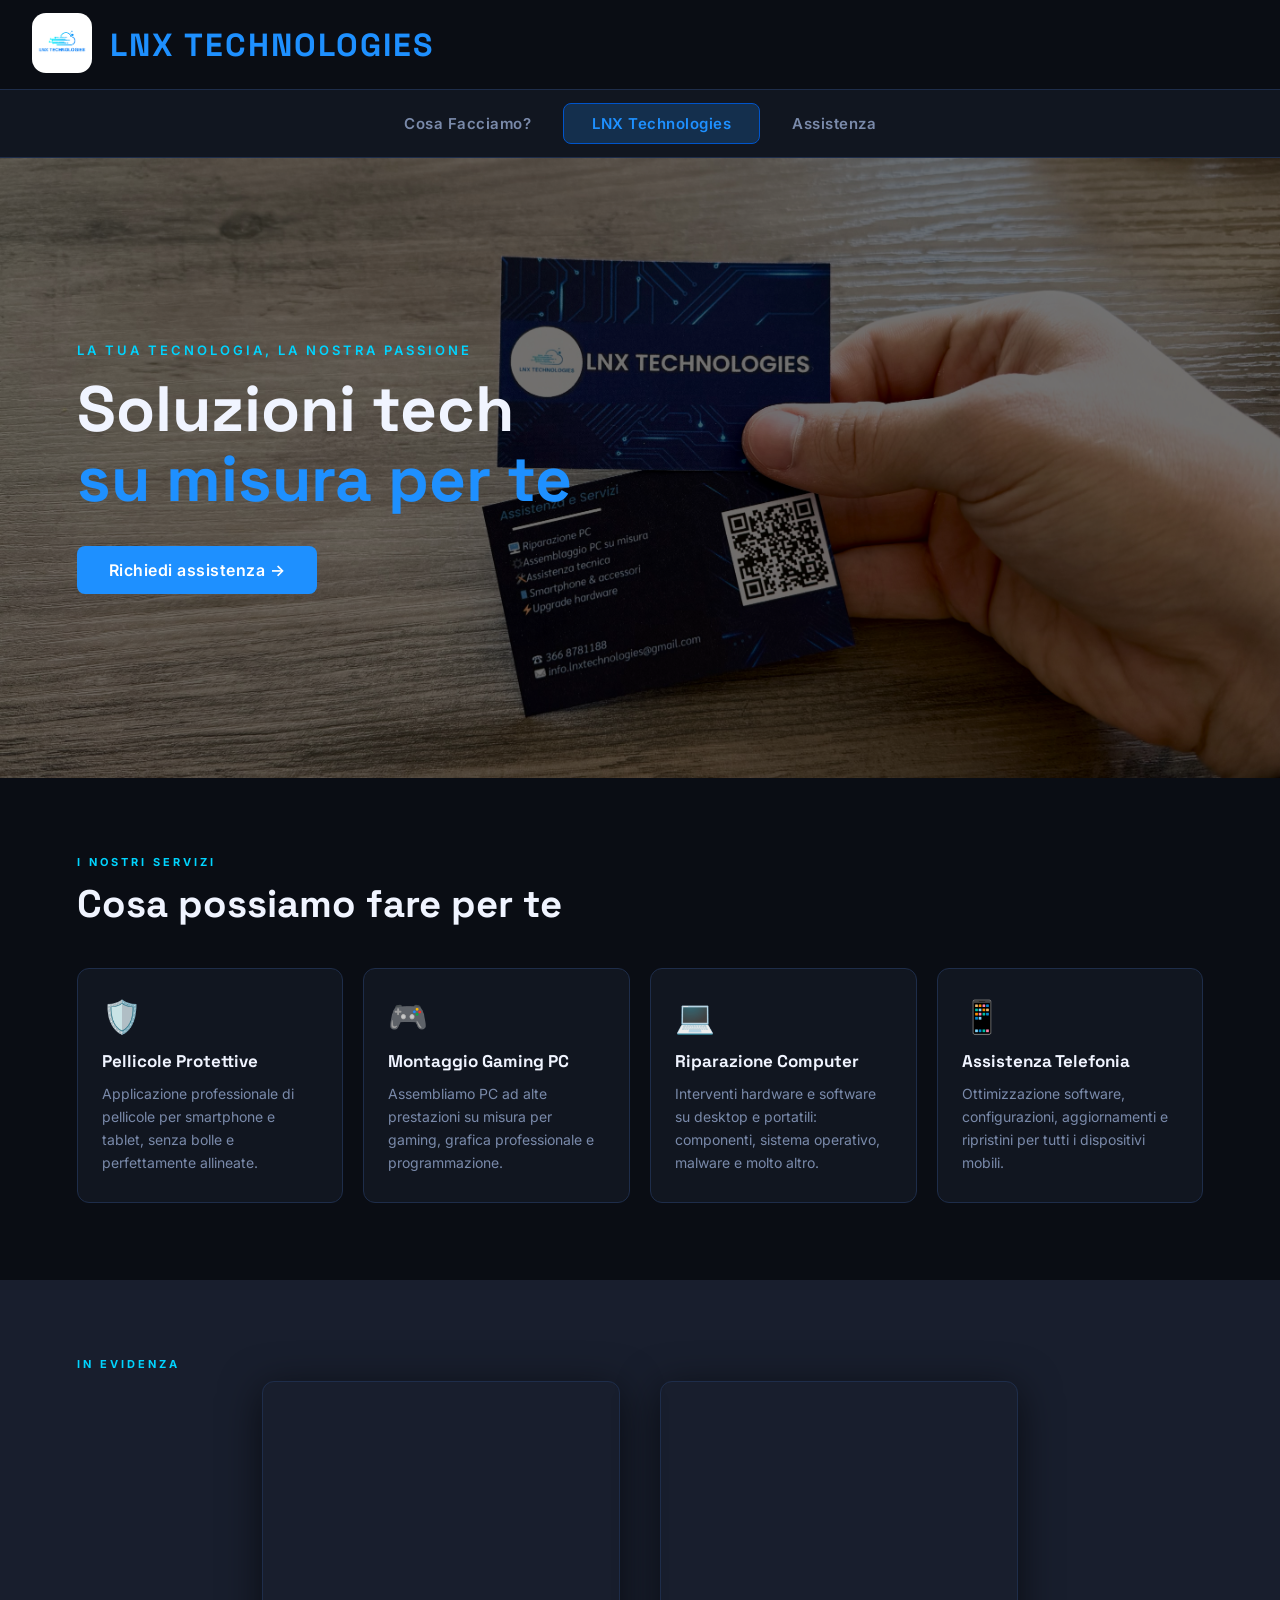
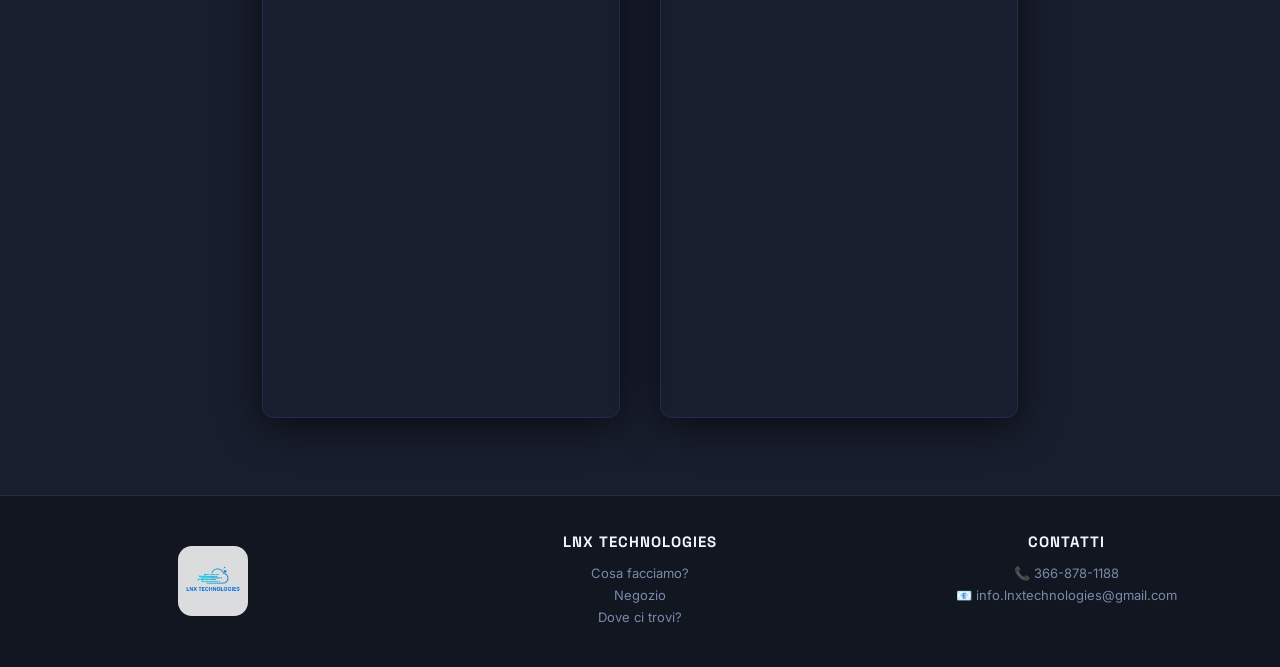
==== index.html @ dd12016e "Add files via upload" ====
<!DOCTYPE html>
<html lang="it">
<head>
  <meta charset="UTF-8">
  <meta name="viewport" content="width=device-width, initial-scale=1.0">
  <title>LNX Technologies</title>
  <link rel="stylesheet" href="style.css">
  <link rel="stylesheet" href="csshomefake.css">
  <link rel="icon" type="image/png" href="favicon-96x96.png" sizes="96x96">
  <link rel="icon" type="image/svg+xml" href="favicon.svg">
  <link rel="shortcut icon" href="favicon.ico">
  <link rel="apple-touch-icon" sizes="180x180" href="apple-touch-icon.png">
  <meta name="apple-mobile-web-app-title" content="LNX">
  <link rel="manifest" href="site.webmanifest">
</head>
<body>
<main>
<div class="page-wrap">

  <div class="header">
    <picture class="imageUp">
      <img src="LNX_logo.png" alt="Logo LNX Technologies">
    </picture>
    <h1 class="titoloPagina">LNX TECHNOLOGIES</h1>
  </div>

  <div class="nav-container">
    <div class="nav-item"><a href="CosaFacciamo.html">Cosa Facciamo?</a></div>
    <div class="nav-item"><a href="index.html" class="active">LNX Technologies</a></div>
    <div class="nav-item"><a href="Assistenza.html">Assistenza</a></div>
  </div>

  <div class="hero-slideshow">
    <div class="hero-slide"><img src="Foto1.jpeg" alt="Foto 1"></div>
    <div class="hero-slide"><img src="Foto2.png"  alt="Foto 2"></div>
    <div class="hero-slide"><img src="vetro.png"  alt="Foto 3"></div>
    <div class="hero-slide"><img src="Foto4.png"  alt="Foto 4"></div>
    <div class="hero-overlay">
      <p class="hero-label">LA TUA TECNOLOGIA, LA NOSTRA PASSIONE</p>
      <h2 class="hero-title">Soluzioni tech<br><span>su misura per te</span></h2>
      <a href="Assistenza.html" class="hero-cta">Richiedi assistenza →</a>
    </div>
  </div>

  <section class="services-section">
    <p class="section-label">I NOSTRI SERVIZI</p>
    <h2 class="section-title">Cosa possiamo fare per te</h2>
    <div class="services-grid">
      <div class="service-card">
        <div class="service-icon">🛡️</div>
        <h3>Pellicole Protettive</h3>
        <p>Applicazione professionale di pellicole per smartphone e tablet, senza bolle e perfettamente allineate.</p>
      </div>
      <div class="service-card">
        <div class="service-icon">🎮</div>
        <h3>Montaggio Gaming PC</h3>
        <p>Assembliamo PC ad alte prestazioni su misura per gaming, grafica professionale e programmazione.</p>
      </div>
      <div class="service-card">
        <div class="service-icon">💻</div>
        <h3>Riparazione Computer</h3>
        <p>Interventi hardware e software su desktop e portatili: componenti, sistema operativo, malware e molto altro.</p>
      </div>
      <div class="service-card">
        <div class="service-icon">📱</div>
        <h3>Assistenza Telefonia</h3>
        <p>Ottimizzazione software, configurazioni, aggiornamenti e ripristini per tutti i dispositivi mobili.</p>
      </div>
    </div>
  </section>

  <section class="info-section">
    <p class="section-label">IN EVIDENZA</p>
    <div class="video-row">
      <div class="video-wrap">
        <video src="videoPromo.mp4" autoplay muted loop playsinline></video>
      </div>
      <div class="video-wrap">
        <video src="videoPellicole.mp4" autoplay muted loop playsinline></video>
      </div>
    </div>
  </section>

  <div class="footer">
    <div class="columns1"><img class="logoF" src="LNX_logo.png" alt="Logo"></div>
    <div class="columns2">
      <h3 class="TitoloFooter">LNX Technologies</h3>
      <p class="descrizioniF"><a class="linkFooter" href="CosaFacciamo.html">Cosa facciamo?</a></p>
      <p class="descrizioniF"><a class="linkFooter" href="Assistenza.html">Negozio</a></p>
      <p class="descrizioniF"><a class="linkFooter" href="#DoveciTrovi">Dove ci trovi?</a></p>
    </div>
    <div class="columns3">
      <h3 class="TitoloFooter">Contatti</h3>
      <p class="descrizioniF">📞 366-878-1188</p>
      <p class="descrizioniF">📧 info.lnxtechnologies@gmail.com</p>
    </div>
  </div>

</div>
</main>

<script>
let heroIdx = 0;
function runHero() {
  const slides = document.querySelectorAll('.hero-slide');
  slides.forEach(s => s.classList.remove('active'));
  heroIdx = (heroIdx + 1) % slides.length;
  slides[heroIdx].classList.add('active');
  setTimeout(runHero, 6000);
}
document.addEventListener('DOMContentLoaded', () => {
  document.querySelectorAll('.hero-slide')[0].classList.add('active');
  setTimeout(runHero, 6000);
});
</script>
</body>
</html>
---- style.css ----
/* ══════════════════════════════════════════
   LNX TECHNOLOGIES — style.css (condiviso)
   ══════════════════════════════════════════ */

@import url('https://fonts.googleapis.com/css2?family=Inter:wght@300;400;500;600;700;900&family=Space+Grotesk:wght@400;500;700&display=swap');

*, *::before, *::after { box-sizing: border-box; margin: 0; padding: 0; }

:root {
  --bg:        #0a0d14;
  --bg2:       #111620;
  --bg3:       #181e2d;
  --blue:      #1e90ff;
  --blue-dark: #0055cc;
  --blue-glow: #1e90ff33;
  --cyan:      #00d4ff;
  --white:     #f0f4ff;
  --muted:     #7a8aaa;
  --border:    #1e2d4a;
  --nav-h:     68px;
  --radius:    12px;
}

html, body {
  margin: 0; padding: 0;
  overflow-x: hidden;
  width: 100%;
  background: var(--bg);
  color: var(--white);
  font-family: 'Inter', sans-serif;
  -webkit-font-smoothing: antialiased;
}

/* ── HEADER ── */
.header {
  width: 100%;
  height: 90px;
  display: flex;
  align-items: center;
  gap: 18px;
  padding: 0 32px;
  background: var(--bg);
  border-bottom: 1px solid var(--border);
}

.imageUp img {
  width: 60px;
  height: 60px;
  border-radius: 14px;
  object-fit: contain;
}

.titoloPagina {
  font-family: 'Space Grotesk', sans-serif;
  font-size: clamp(22px, 2.5vw, 36px);
  font-weight: 700;
  color: var(--blue);
  letter-spacing: 2px;
  text-transform: uppercase;
}

/* ── NAVBAR ── */
.nav-container {
  width: 100%;
  height: var(--nav-h);
  background: var(--bg2);
  border-bottom: 1px solid var(--border);
  display: flex;
  justify-content: center;
  align-items: center;
  gap: 4px;
  position: sticky;
  top: 0;
  z-index: 100;
  backdrop-filter: blur(8px);
}

.nav-item a {
  display: block;
  color: var(--muted);
  text-align: center;
  padding: 10px 28px;
  text-decoration: none;
  font-family: 'Inter', sans-serif;
  font-size: 15px;
  font-weight: 600;
  letter-spacing: 0.5px;
  border-radius: 8px;
  transition: color 0.2s, background 0.2s;
}

.nav-item a:hover {
  color: var(--white);
  background: var(--blue-glow);
}

.nav-item a.active {
  color: var(--blue);
  background: var(--blue-glow);
  border: 1px solid var(--blue-dark);
}

/* ── FOOTER ── */
.footer {
  display: grid;
  grid-template-columns: 1fr 1fr 1fr;
  background: var(--bg2);
  border-top: 1px solid var(--border);
  margin-top: auto;
}

.columns1 {
  background: var(--bg2);
  padding: 36px 24px;
  display: flex;
  align-items: center;
  justify-content: center;
}

.columns2, .columns3 {
  background: var(--bg2);
  padding: 36px 24px;
  text-align: center;
}

.logoF {
  width: 70px;
  height: 70px;
  border-radius: 14px;
  object-fit: contain;
  opacity: 0.85;
}

.TitoloFooter {
  color: var(--white);
  font-family: 'Space Grotesk', sans-serif;
  font-size: 15px;
  font-weight: 700;
  letter-spacing: 1px;
  text-transform: uppercase;
  margin-bottom: 14px;
}

.descrizioniF {
  color: var(--muted);
  font-size: 13px;
  margin: 6px 0;
  font-family: 'Inter', sans-serif;
}

.linkFooter:link, .linkFooter:visited {
  color: var(--muted);
  text-decoration: none;
  transition: color 0.2s;
}
.linkFooter:hover { color: var(--cyan); }
.linkFooter:active { color: var(--white); }

.vuoto { height: 0; }

/* ── RESPONSIVE MOBILE ── */
@media (max-width: 700px) {
  .header { padding: 0 16px; height: 70px; }
  .imageUp img { width: 44px; height: 44px; }
  .titoloPagina { font-size: 18px; letter-spacing: 1px; }

  .nav-container { height: auto; flex-direction: column; gap: 0; }
  .nav-item { width: 100%; }
  .nav-item a { padding: 14px 20px; border-radius: 0; border-bottom: 1px solid var(--border); }

  .footer { grid-template-columns: 1fr; }
  .columns1, .columns2, .columns3 { padding: 24px 16px; border-bottom: 1px solid var(--border); }
  .logoF { width: 50px; height: 50px; }
  .TitoloFooter { font-size: 13px; }
  .descrizioniF { font-size: 11px; }
}

@media (min-width: 701px) and (max-width: 1099px) {
  .nav-container { height: auto; flex-direction: column; gap: 0; }
  .nav-item { width: 100%; }
  .nav-item a { padding: 14px 20px; border-radius: 0; }
}
---- csshomefake.css ----
/* ══════════════════════════
   csshomefake.css  (Home)
   ══════════════════════════ */

.page-wrap {
  min-height: 100vh;
  display: flex;
  flex-direction: column;
  background: var(--bg);
}

/* ── HERO SLIDESHOW ── */
.hero-slideshow {
  position: relative;
  width: 100%;
  height: clamp(280px, 55vw, 620px);
  overflow: hidden;
  background: #000;
}

.hero-slide {
  position: absolute;
  inset: 0;
  opacity: 0;
  transition: opacity 1.2s ease;
}
.hero-slide.active { opacity: 1; }

.hero-slide img {
  width: 100%;
  height: 100%;
  object-fit: cover;
  display: block;
  filter: brightness(0.45);
}

.hero-overlay {
  position: absolute;
  inset: 0;
  display: flex;
  flex-direction: column;
  justify-content: center;
  align-items: flex-start;
  padding: clamp(24px, 6vw, 80px);
  z-index: 2;
}

.hero-label {
  font-size: clamp(10px, 1.1vw, 13px);
  font-weight: 600;
  letter-spacing: 3px;
  color: var(--cyan);
  margin-bottom: 16px;
  text-transform: uppercase;
}

.hero-title {
  font-family: 'Space Grotesk', sans-serif;
  font-size: clamp(28px, 5vw, 72px);
  font-weight: 700;
  color: var(--white);
  line-height: 1.1;
  margin-bottom: 32px;
}
.hero-title span { color: var(--blue); }

.hero-cta {
  display: inline-block;
  background: var(--blue);
  color: #fff;
  text-decoration: none;
  font-family: 'Inter', sans-serif;
  font-size: clamp(13px, 1.3vw, 16px);
  font-weight: 600;
  padding: 14px 32px;
  border-radius: 8px;
  letter-spacing: 0.5px;
  transition: background 0.2s, transform 0.15s;
}
.hero-cta:hover {
  background: var(--blue-dark);
  transform: translateY(-2px);
}

/* ── SECTION COMMON ── */
.section-label {
  font-size: 11px;
  font-weight: 700;
  letter-spacing: 3px;
  color: var(--cyan);
  text-transform: uppercase;
  margin-bottom: 10px;
}

.section-title {
  font-family: 'Space Grotesk', sans-serif;
  font-size: clamp(22px, 3vw, 40px);
  font-weight: 700;
  color: var(--white);
  margin-bottom: 40px;
}

/* ── SERVICES ── */
.services-section {
  padding: clamp(40px, 6vw, 80px) clamp(20px, 6vw, 80px);
  background: var(--bg);
}

.services-grid {
  display: grid;
  grid-template-columns: repeat(auto-fit, minmax(220px, 1fr));
  gap: 20px;
}

.service-card {
  background: var(--bg2);
  border: 1px solid var(--border);
  border-radius: var(--radius);
  padding: 28px 24px;
  transition: border-color 0.2s, transform 0.2s;
}
.service-card:hover {
  border-color: var(--blue);
  transform: translateY(-4px);
}

.service-icon {
  font-size: 32px;
  margin-bottom: 14px;
}

.service-card h3 {
  font-family: 'Space Grotesk', sans-serif;
  font-size: 17px;
  font-weight: 700;
  color: var(--white);
  margin-bottom: 10px;
}

.service-card p {
  font-size: 14px;
  color: var(--muted);
  line-height: 1.65;
}

/* ── VIDEO IN EVIDENZA ── */
.info-section {
  padding: clamp(40px, 6vw, 80px) clamp(20px, 6vw, 80px);
  background: var(--bg3);
}

.video-row {
  display: flex;
  gap: 40px;
  justify-content: center;
  align-items: flex-start;
  flex-wrap: wrap;
}

.video-wrap {
  position: relative;
  width: clamp(280px, 28vw, 400px);
  flex-shrink: 0;
  aspect-ratio: 9 / 16;
  border-radius: var(--radius);
  overflow: hidden;
  box-shadow: 0 8px 40px rgba(0, 0, 0, 0.6);
  border: 1px solid var(--border);
}

.video-wrap video {
  position: absolute;
  inset: 0;
  width: 100%;
  height: 100%;
  border: none;
  display: block;
  object-fit: cover;
}

.video-wrap iframe {
  position: absolute;
  inset: 0;
  width: 100%;
  height: 100%;
  border: none;
  display: block;
}

/* ── RESPONSIVE ── */
@media (max-width: 700px) {
  .hero-overlay { padding: 24px 20px; }
  .services-grid { grid-template-columns: 1fr; }
  .video-row {
    flex-direction: column;
    align-items: center;
    gap: 24px;
  }
  .video-wrap { width: clamp(240px, 80vw, 340px); }
}
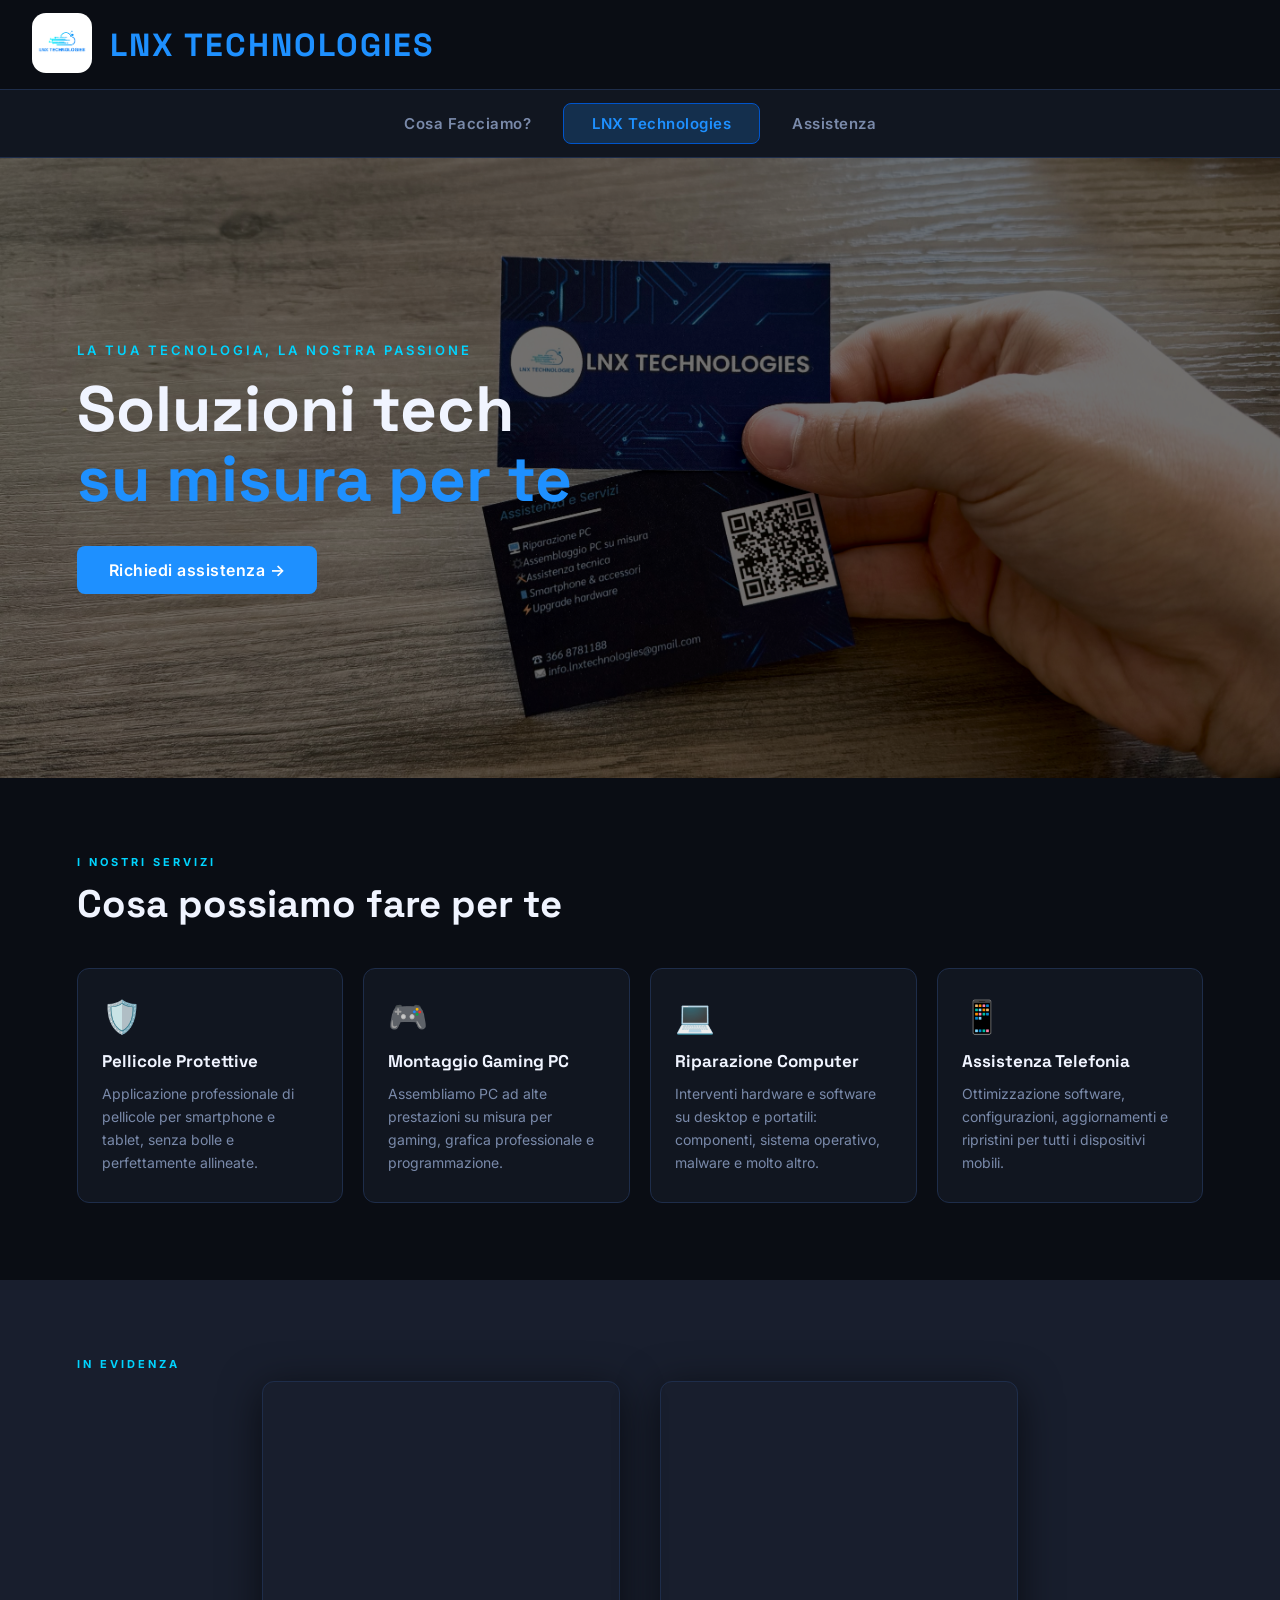
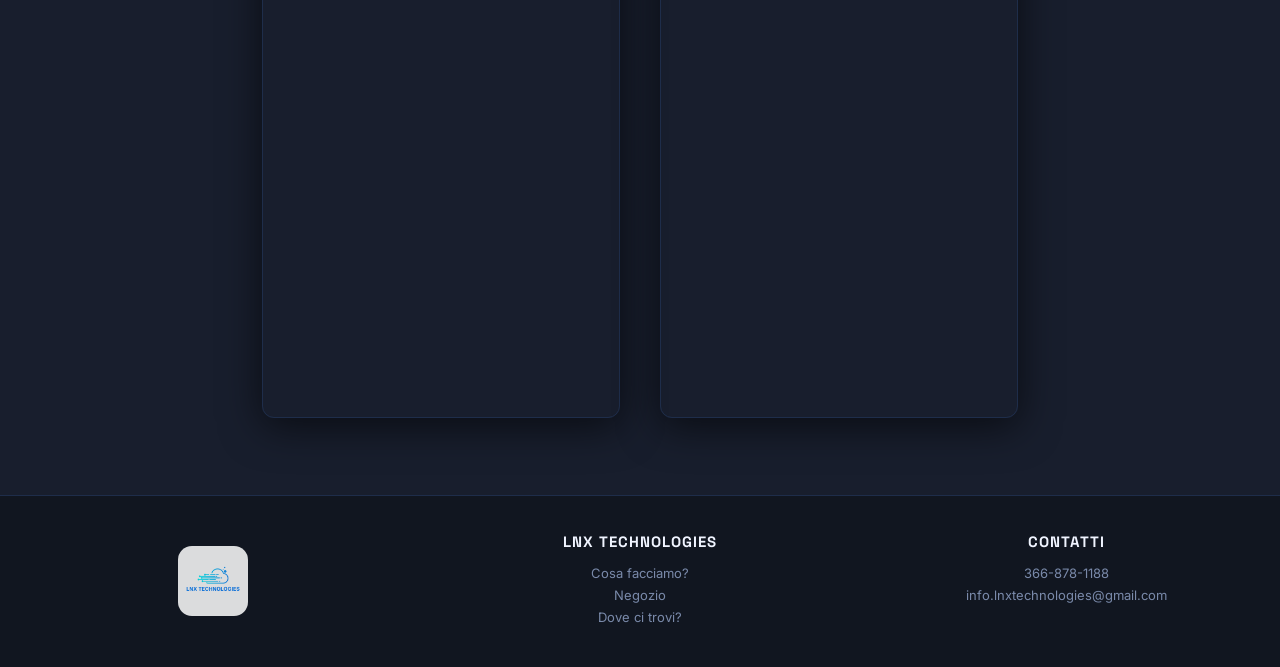
==== commit 53894264: "Remove emojis from contact information" ====
--- a/index.html
+++ b/index.html
@@ -91,8 +91,8 @@
     </div>
     <div class="columns3">
       <h3 class="TitoloFooter">Contatti</h3>
-      <p class="descrizioniF">📞 366-878-1188</p>
-      <p class="descrizioniF">📧 info.lnxtechnologies@gmail.com</p>
+      <p class="descrizioniF">366-878-1188</p>
+      <p class="descrizioniF">info.lnxtechnologies@gmail.com</p>
     </div>
   </div>
 
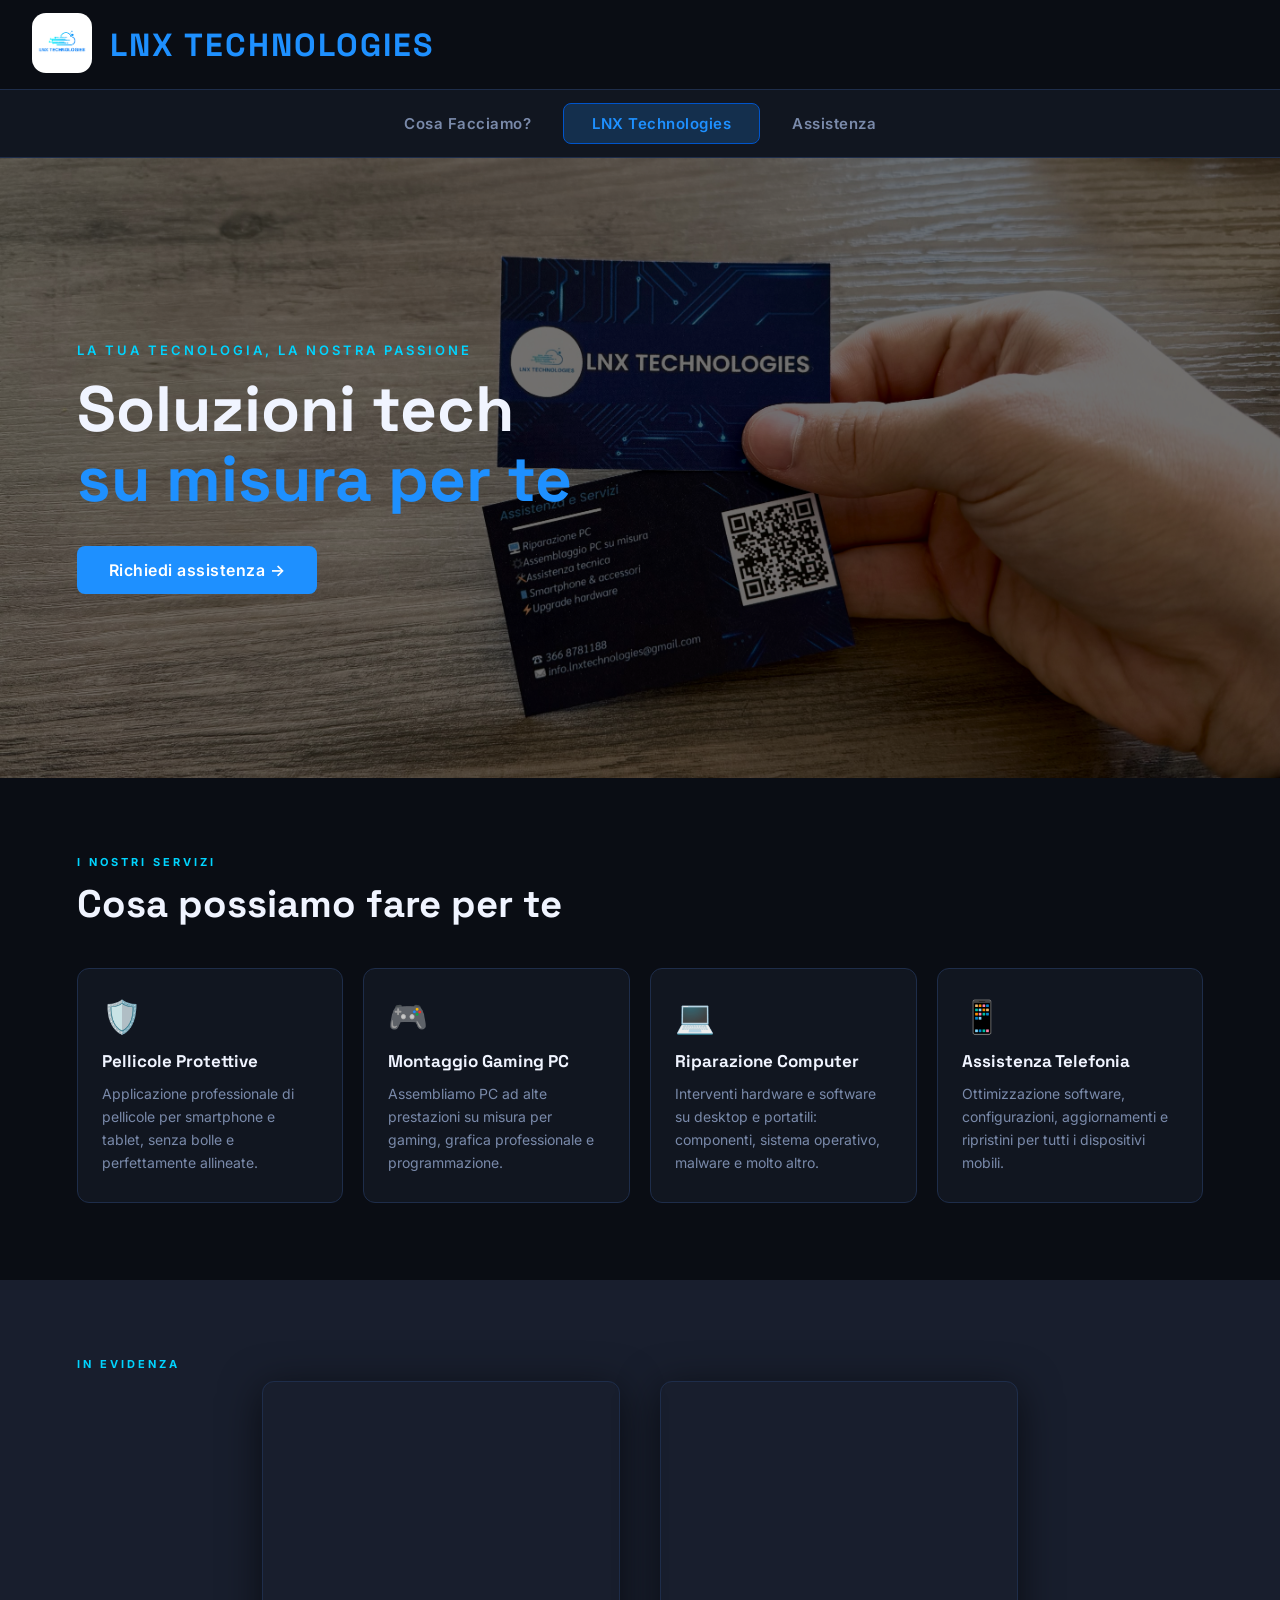
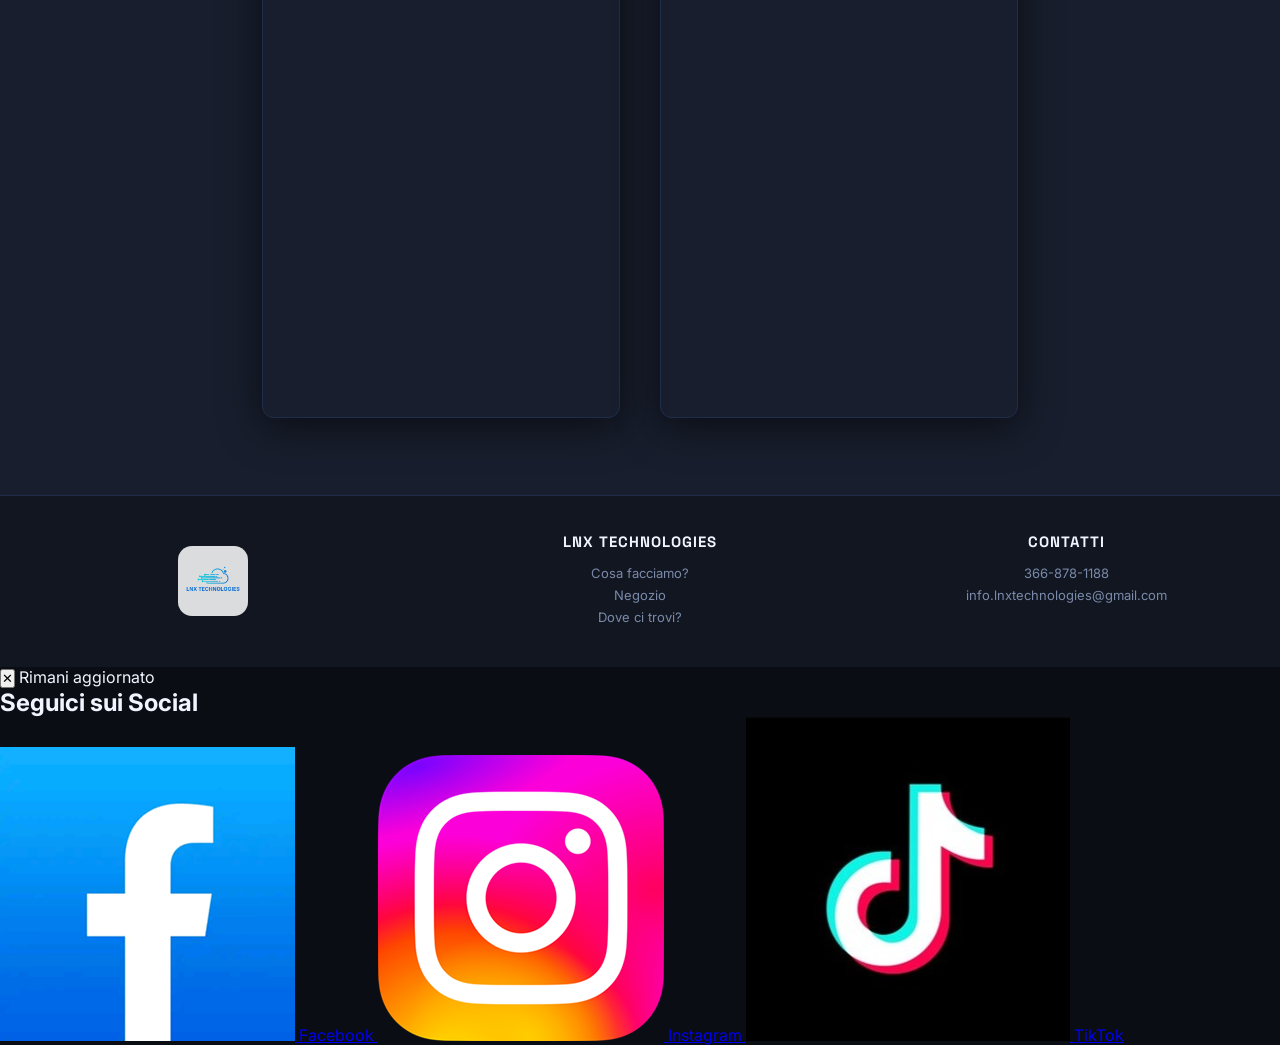
==== commit 24dd111b: "Add files via upload" ====
--- a/index.html
+++ b/index.html
@@ -87,7 +87,9 @@
       <h3 class="TitoloFooter">LNX Technologies</h3>
       <p class="descrizioniF"><a class="linkFooter" href="CosaFacciamo.html">Cosa facciamo?</a></p>
       <p class="descrizioniF"><a class="linkFooter" href="Assistenza.html">Negozio</a></p>
-      <p class="descrizioniF"><a class="linkFooter" href="#DoveciTrovi">Dove ci trovi?</a></p>
+      <p class="descrizioniF">
+        <a class="linkFooter" onclick="openSocial()">Dove ci trovi?</a>
+      </p>
     </div>
     <div class="columns3">
       <h3 class="TitoloFooter">Contatti</h3>
@@ -97,8 +99,35 @@
   </div>
 
 </div>
+
+
 </main>
+ <!-- POPUP SOCIAL -->
+  <div class="social-overlay" id="socialOverlay" onclick="handleSocialOverlay(event)">
+    <div class="social-box" id="socialBox">
+      <button class="social-close" onclick="closeSocial()">✕</button>
+      <span class="social-tag">Rimani aggiornato</span>
+      <h2 class="social-title">Seguici sui Social</h2>
+      <div class="social-icons">
 
+        <a class="social-link" href="https://www.facebook.com/share/19K3K7gDQd/?mibextid=wwXIfr" target="_blank" rel="noopener">
+          <img src="Facebook.png" alt="Facebook">
+          <span>Facebook</span>
+        </a>
+
+        <a class="social-link" href="https://www.instagram.com/lnx_technologies?igsh=MWh6YzgxMWVoYmtibQ%3D%3D&utm_source=qr" target="_blank" rel="noopener">
+          <img src="Instagram.png" alt="Instagram">
+          <span>Instagram</span>
+        </a>
+
+        <a class="social-link" href="https://www.tiktok.com/@lnx_technologies?_r=1&_t=ZN-97cVjkg3t2s" target="_blank" rel="noopener">
+          <img src="Tiktok.png" alt="TikTok">
+          <span>TikTok</span>
+        </a>
+
+      </div>
+    </div>
+  </div>
 <script>
 let heroIdx = 0;
 function runHero() {
@@ -112,6 +141,16 @@
   document.querySelectorAll('.hero-slide')[0].classList.add('active');
   setTimeout(runHero, 6000);
 });
+
+    function openSocial() {
+      document.getElementById('socialOverlay').classList.add('open');
+    }
+    function closeSocial() {
+      document.getElementById('socialOverlay').classList.remove('open');
+    }
+    function handleSocialOverlay(e) {
+      if (e.target === document.getElementById('socialOverlay')) closeSocial();
+    }
 </script>
 </body>
 </html>
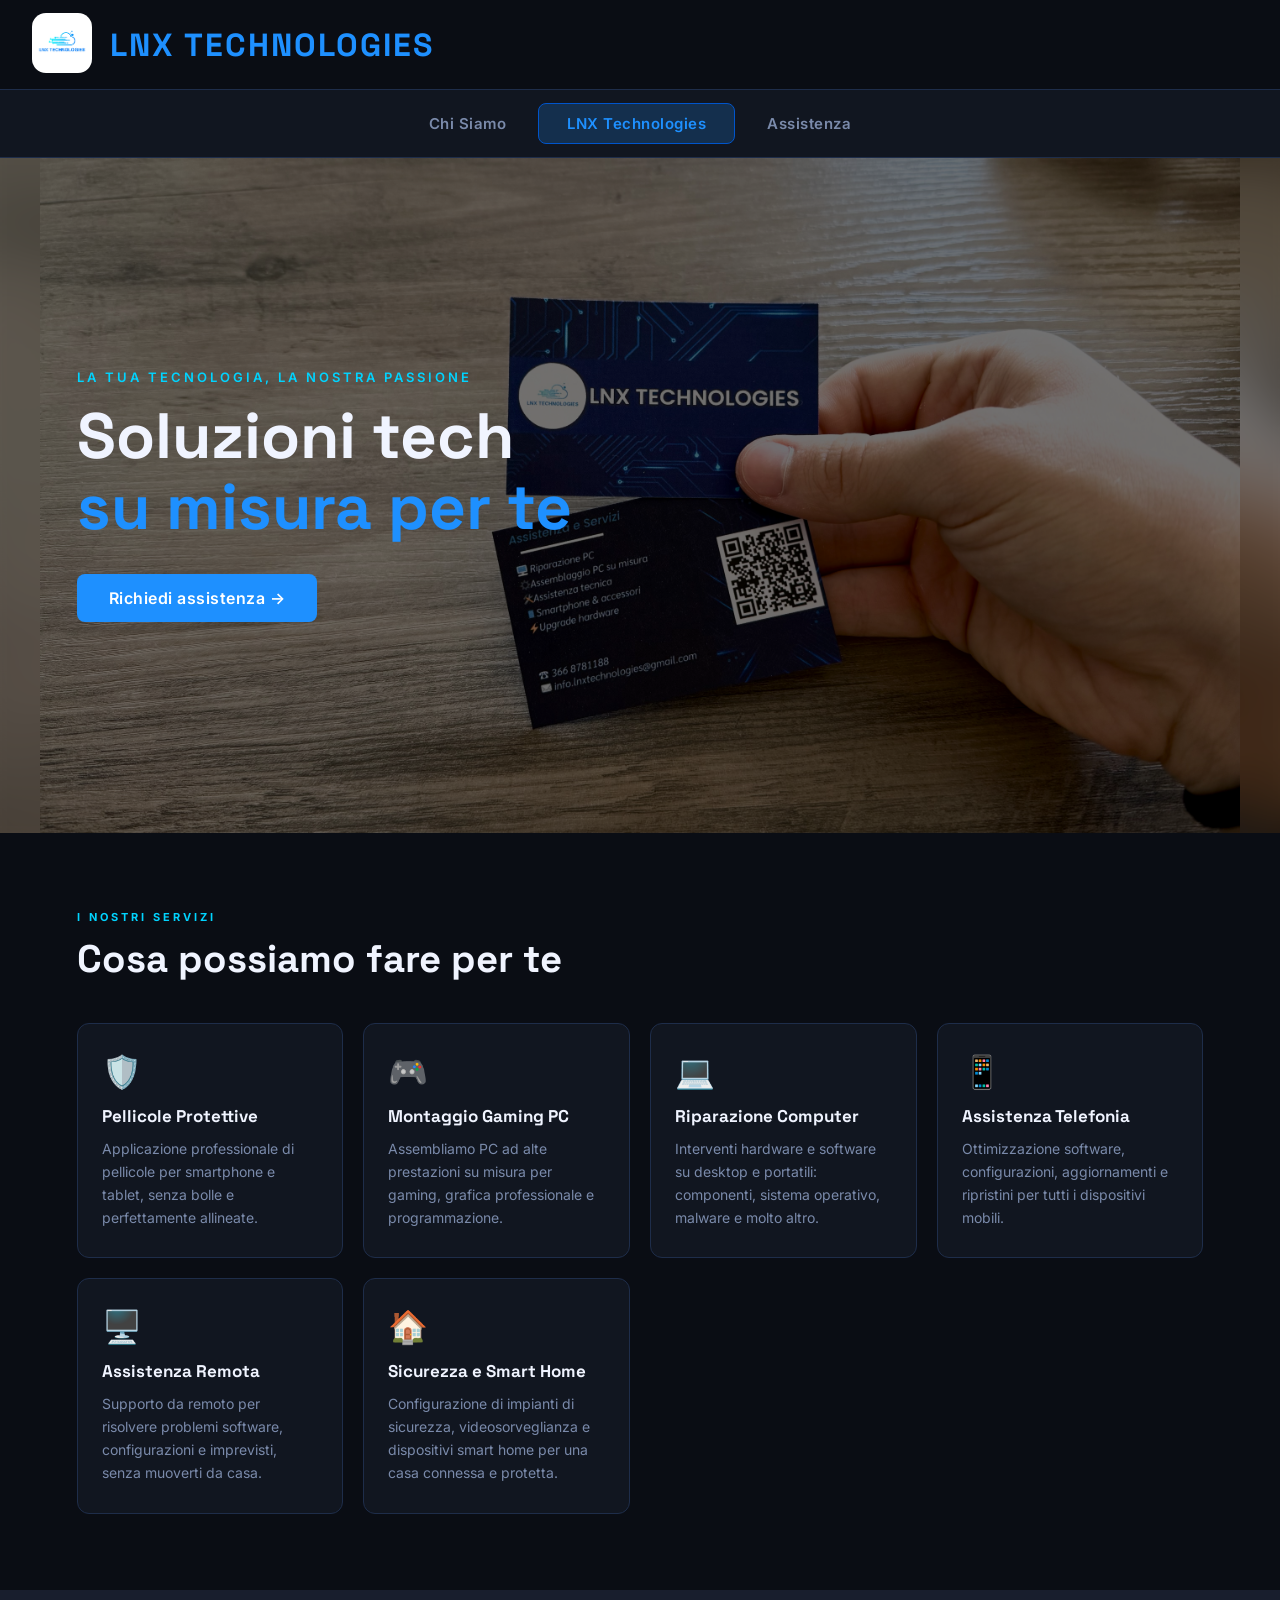
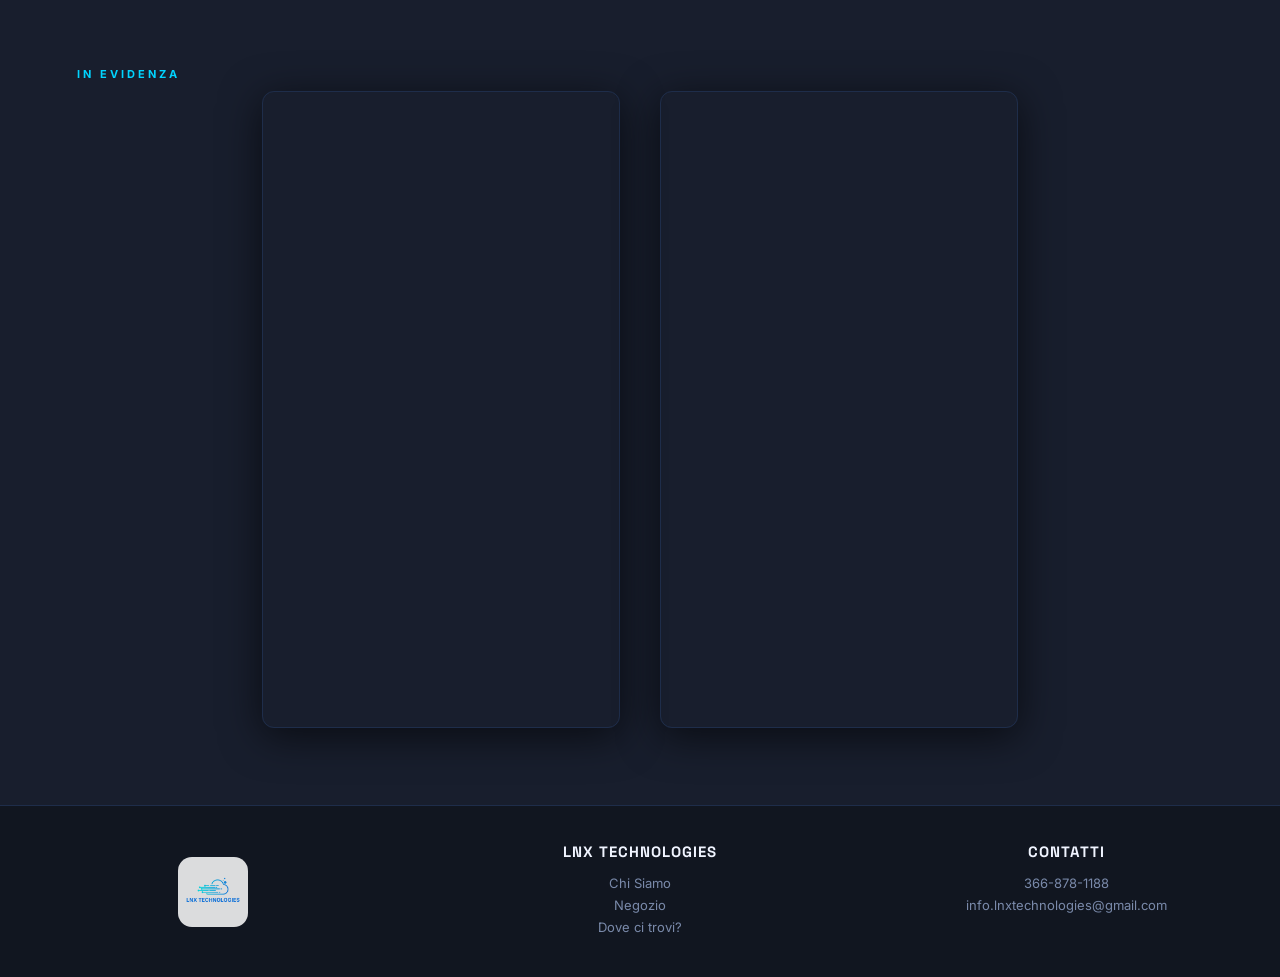
==== commit d315bea9: "Aggiornamento sito: nuovi servizi, pagina Chi Siamo, YouTube e carosello foto" ====
--- a/index.html
+++ b/index.html
@@ -25,16 +25,16 @@
   </div>
 
   <div class="nav-container">
-    <div class="nav-item"><a href="CosaFacciamo.html">Cosa Facciamo?</a></div>
+    <div class="nav-item"><a href="CosaFacciamo.html">Chi Siamo</a></div>
     <div class="nav-item"><a href="index.html" class="active">LNX Technologies</a></div>
     <div class="nav-item"><a href="Assistenza.html">Assistenza</a></div>
   </div>
 
   <div class="hero-slideshow">
-    <div class="hero-slide"><img src="Foto1.jpeg" alt="Foto 1"></div>
-    <div class="hero-slide"><img src="Foto2.png"  alt="Foto 2"></div>
-    <div class="hero-slide"><img src="vetro.png"  alt="Foto 3"></div>
-    <div class="hero-slide"><img src="Foto4.png"  alt="Foto 4"></div>
+    <div class="hero-slide" style="background-image:url('Foto1.jpeg')"><img src="Foto1.jpeg" alt="Foto 1"></div>
+    <div class="hero-slide" style="background-image:url('Foto2.png')"><img src="Foto2.png"  alt="Foto 2"></div>
+    <div class="hero-slide" style="background-image:url('vetro.png')"><img src="vetro.png"  alt="Foto 3"></div>
+    <div class="hero-slide" style="background-image:url('Foto4.png')"><img src="Foto4.png"  alt="Foto 4"></div>
     <div class="hero-overlay">
       <p class="hero-label">LA TUA TECNOLOGIA, LA NOSTRA PASSIONE</p>
       <h2 class="hero-title">Soluzioni tech<br><span>su misura per te</span></h2>
@@ -66,6 +66,16 @@
         <h3>Assistenza Telefonia</h3>
         <p>Ottimizzazione software, configurazioni, aggiornamenti e ripristini per tutti i dispositivi mobili.</p>
       </div>
+      <div class="service-card">
+        <div class="service-icon">🖥️</div>
+        <h3>Assistenza Remota</h3>
+        <p>Supporto da remoto per risolvere problemi software, configurazioni e imprevisti, senza muoverti da casa.</p>
+      </div>
+      <div class="service-card">
+        <div class="service-icon">🏠</div>
+        <h3>Sicurezza e Smart Home</h3>
+        <p>Configurazione di impianti di sicurezza, videosorveglianza e dispositivi smart home per una casa connessa e protetta.</p>
+      </div>
     </div>
   </section>
 
@@ -85,7 +95,7 @@
     <div class="columns1"><img class="logoF" src="LNX_logo.png" alt="Logo"></div>
     <div class="columns2">
       <h3 class="TitoloFooter">LNX Technologies</h3>
-      <p class="descrizioniF"><a class="linkFooter" href="CosaFacciamo.html">Cosa facciamo?</a></p>
+      <p class="descrizioniF"><a class="linkFooter" href="CosaFacciamo.html">Chi Siamo</a></p>
       <p class="descrizioniF"><a class="linkFooter" href="Assistenza.html">Negozio</a></p>
       <p class="descrizioniF">
         <a class="linkFooter" onclick="openSocial()">Dove ci trovi?</a>
@@ -125,6 +135,11 @@
           <span>TikTok</span>
         </a>
 
+        <a class="social-link" href="https://www.youtube.com/@LNXTechnologies" target="_blank" rel="noopener">
+          <img src="Youtube.png" alt="YouTube">
+          <span>YouTube</span>
+        </a>
+
       </div>
     </div>
   </div>
--- a/csshomefake.css
+++ b/csshomefake.css
@@ -13,9 +13,11 @@
 .hero-slideshow {
   position: relative;
   width: 100%;
-  height: clamp(280px, 55vw, 620px);
+  aspect-ratio: 16 / 9;
+  min-height: 300px;
+  max-height: 75vh;
   overflow: hidden;
-  background: #000;
+  background: var(--bg);
 }
 
 .hero-slide {
@@ -23,13 +25,31 @@
   inset: 0;
   opacity: 0;
   transition: opacity 1.2s ease;
+  background-size: cover;
+  background-position: center;
+  background-repeat: no-repeat;
 }
 .hero-slide.active { opacity: 1; }
 
+/* Sfondo sfocato: riempie le bande laterali senza tagliare la foto */
+.hero-slide::before {
+  content: "";
+  position: absolute;
+  inset: -60px;
+  background-image: inherit;
+  background-size: cover;
+  background-position: center;
+  background-repeat: no-repeat;
+  filter: blur(28px) brightness(0.45);
+}
+
+/* La foto resta sempre intera, qualunque sia il dispositivo */
 .hero-slide img {
+  position: relative;
+  z-index: 1;
   width: 100%;
   height: 100%;
-  object-fit: cover;
+  object-fit: contain;
   display: block;
   filter: brightness(0.45);
 }
@@ -198,3 +218,133 @@
   }
   .video-wrap { width: clamp(240px, 80vw, 340px); }
 }
+
+
+
+ /* ── BOTTONE FISSO ── */
+    .social-fab {
+      position: fixed;
+      bottom: 28px;
+      right: 28px;
+      z-index: 8888;
+      background: var(--blue, #1e90ff);
+      color: #fff;
+      border: none;
+      border-radius: 50px;
+      padding: 14px 22px;
+      font-size: 15px;
+      font-weight: 700;
+      font-family: 'Inter', sans-serif;
+      cursor: pointer;
+      box-shadow: 0 6px 24px rgba(30,144,255,0.4);
+      display: flex;
+      align-items: center;
+      gap: 10px;
+      transition: transform 0.2s, box-shadow 0.2s;
+      letter-spacing: 0.3px;
+    }
+    .social-fab:hover {
+      transform: translateY(-3px);
+      box-shadow: 0 10px 32px rgba(30,144,255,0.55);
+    }
+    .social-fab-icon { font-size: 20px; }
+
+    /* ── OVERLAY ── */
+    .social-overlay {
+      display: none;
+      position: fixed;
+      inset: 0;
+      z-index: 9000;
+      background: rgba(0,0,0,0.7);
+      backdrop-filter: blur(5px);
+      align-items: center;
+      justify-content: center;
+    }
+    .social-overlay.open { display: flex; }
+
+    /* ── BOX ── */
+    .social-box {
+      background: #111620;
+      border: 1px solid #1e2d4a;
+      border-radius: 20px;
+      padding: 36px 40px 32px;
+      width: 90%;
+      max-width: 420px;
+      box-shadow: 0 24px 80px rgba(0,0,0,0.7);
+      animation: pop-in 0.25s ease;
+      position: relative;
+      text-align: center;
+    }
+
+    @keyframes pop-in {
+      from { opacity: 0; transform: scale(0.92) translateY(12px); }
+      to   { opacity: 1; transform: scale(1) translateY(0); }
+    }
+
+    .social-close {
+      position: absolute;
+      top: 14px; right: 14px;
+      background: #181e2d;
+      border: 1px solid #1e2d4a;
+      color: #7a8aaa;
+      width: 32px; height: 32px;
+      border-radius: 8px;
+      font-size: 16px;
+      cursor: pointer;
+      display: flex; align-items: center; justify-content: center;
+      transition: color 0.2s, border-color 0.2s;
+    }
+    .social-close:hover { color: #f0f4ff; border-color: #1e90ff; }
+
+    .social-tag {
+      font-size: 10px;
+      font-weight: 700;
+      letter-spacing: 2.5px;
+      color: #00d4ff;
+      text-transform: uppercase;
+      margin-bottom: 8px;
+      display: block;
+    }
+
+    .social-title {
+      font-family: 'Space Grotesk', 'Inter', sans-serif;
+      font-size: 22px;
+      font-weight: 700;
+      color: #f0f4ff;
+      margin-bottom: 28px;
+    }
+
+    /* ── ICONE SOCIAL ── */
+    .social-icons {
+      display: flex;
+      justify-content: center;
+      gap: 28px;
+      flex-wrap: wrap;
+    }
+
+    .social-link {
+      display: flex;
+      flex-direction: column;
+      align-items: center;
+      gap: 10px;
+      text-decoration: none;
+      transition: transform 0.2s;
+    }
+    .social-link:hover { transform: translateY(-5px); }
+
+    .social-link img {
+      width: 72px;
+      height: 72px;
+      border-radius: 18px;
+      object-fit: cover;
+      box-shadow: 0 4px 16px rgba(0,0,0,0.4);
+    }
+
+    .social-link span {
+      font-size: 12px;
+      font-weight: 600;
+      color: #7a8aaa;
+      font-family: 'Inter', sans-serif;
+      letter-spacing: 0.3px;
+    }
+    .social-link:hover span { color: #f0f4ff; }
